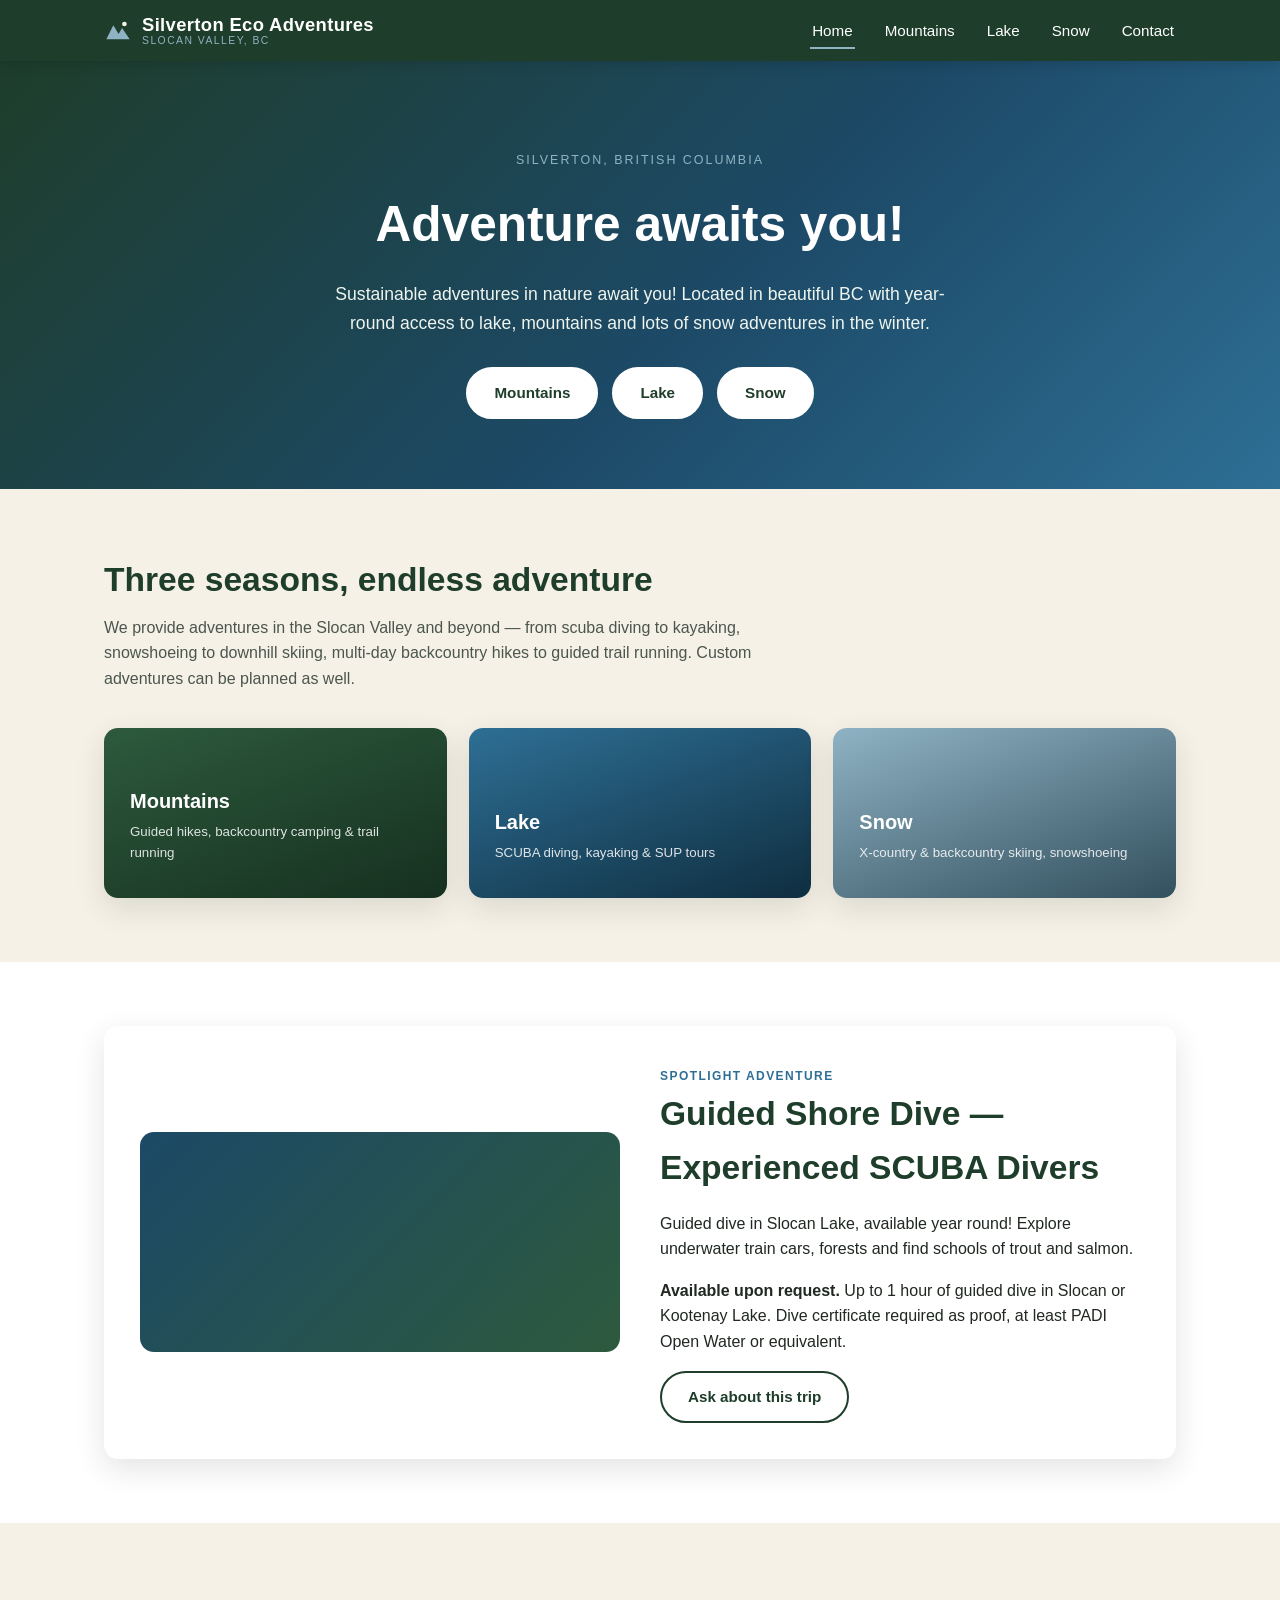
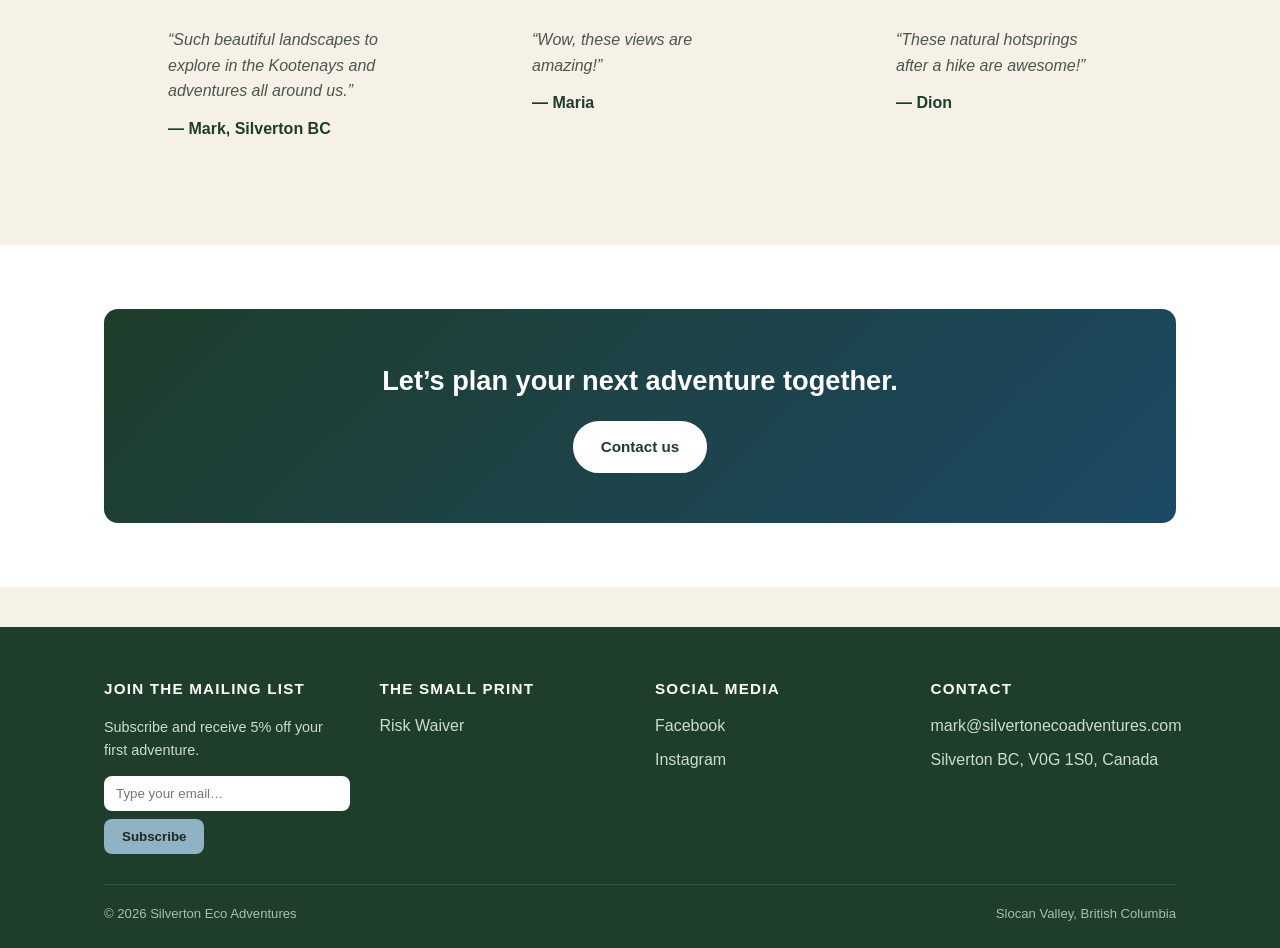
==== index.html @ 3d407491 "Add files via upload" ====
<!DOCTYPE html>
<html lang="en">
<head>
<meta charset="UTF-8">
<meta name="viewport" content="width=device-width, initial-scale=1.0">
<title>Silverton Eco Adventures | Guided Adventures in the Slocan Valley, BC</title>
<meta name="description" content="Sustainable adventures in nature await you! Guided hiking, kayaking, SCUBA diving, snowshoeing, backcountry skiing and custom trips in the Slocan Valley and Kootenays, BC.">
<link rel="stylesheet" href="style.css">
</head>
<body>

<header class="site-header">
  <div class="nav-wrap">
    <a class="logo" href="index.html">
      <svg width="28" height="28" viewBox="0 0 24 24" fill="none" xmlns="http://www.w3.org/2000/svg" aria-hidden="true">
        <path d="M2 19L8 7L12.5 14.5L15.5 9.5L22 19H2Z" fill="#8fb3c4"/>
        <circle cx="17.5" cy="6" r="2" fill="#f6f1e7"/>
      </svg>
      <span class="logo-text-wrap">
        Silverton Eco Adventures
        <span class="logo-sub">Slocan Valley, BC</span>
      </span>
    </a>
    <button class="nav-toggle" aria-label="Toggle navigation">
      <span></span><span></span><span></span>
    </button>
    <nav class="main-nav">
      <ul>
        <li><a href="index.html" class="active">Home</a></li>
        <li><a href="mountains.html">Mountains</a></li>
        <li><a href="lake.html">Lake</a></li>
        <li><a href="snow.html">Snow</a></li>
        <li><a href="contact.html">Contact</a></li>
      </ul>
    </nav>
  </div>
</header>

<section class="hero hero-home">
  <span class="hero-eyebrow">Silverton, British Columbia</span>
  <h1>Adventure awaits you!</h1>
  <p>Sustainable adventures in nature await you! Located in beautiful BC with year-round access to lake, mountains and lots of snow adventures in the winter.</p>
  <div class="hero-links">
    <a class="btn btn-solid" href="mountains.html">Mountains</a>
    <a class="btn btn-solid" href="lake.html">Lake</a>
    <a class="btn btn-solid" href="snow.html">Snow</a>
  </div>
</section>

<section>
  <div class="container">
    <h2 class="section-title">Three seasons, endless adventure</h2>
    <p class="section-lede">We provide adventures in the Slocan Valley and beyond &mdash; from scuba diving to kayaking, snowshoeing to downhill skiing, multi-day backcountry hikes to guided trail running. Custom adventures can be planned as well.</p>
    <div class="tile-grid">
      <a class="tile tile-mountains" href="mountains.html">
        <span>Mountains</span>
        <small>Guided hikes, backcountry camping &amp; trail running</small>
      </a>
      <a class="tile tile-lake" href="lake.html">
        <span>Lake</span>
        <small>SCUBA diving, kayaking &amp; SUP tours</small>
      </a>
      <a class="tile tile-snow" href="snow.html">
        <span>Snow</span>
        <small>X-country &amp; backcountry skiing, snowshoeing</small>
      </a>
    </div>
  </div>
</section>

<section class="section-alt">
  <div class="container">
    <div class="spotlight">
      <div class="spotlight-media" role="img" aria-label="Guided shore dive in Slocan Lake"></div>
      <div>
        <span class="spotlight-tag">Spotlight Adventure</span>
        <h2 class="section-title">Guided Shore Dive &mdash; Experienced SCUBA Divers</h2>
        <p>Guided dive in Slocan Lake, available year round! Explore underwater train cars, forests and find schools of trout and salmon.</p>
        <p><strong>Available upon request.</strong> Up to 1 hour of guided dive in Slocan or Kootenay Lake. Dive certificate required as proof, at least PADI Open Water or equivalent.</p>
        <a class="btn btn-outline" style="border-color:var(--forest); color:var(--forest);" href="contact.html">Ask about this trip</a>
      </div>
    </div>
  </div>
</section>

<section>
  <div class="container">
    <div class="testimonial-grid">
      <blockquote class="testimonial">
        &ldquo;Such beautiful landscapes to explore in the Kootenays and adventures all around us.&rdquo;
        <cite>&mdash; Mark, Silverton BC</cite>
      </blockquote>
      <blockquote class="testimonial">
        &ldquo;Wow, these views are amazing!&rdquo;
        <cite>&mdash; Maria</cite>
      </blockquote>
      <blockquote class="testimonial">
        &ldquo;These natural hotsprings after a hike are awesome!&rdquo;
        <cite>&mdash; Dion</cite>
      </blockquote>
    </div>
  </div>
</section>

<section class="section-alt">
  <div class="container">
    <div class="cta-band">
      <h2>Let&rsquo;s plan your next adventure together.</h2>
      <a class="btn btn-solid" href="contact.html">Contact us</a>
    </div>
  </div>
</section>

<footer class="site-footer">
  <div class="container">
    <div class="footer-grid">
      <div>
        <h4>Join the Mailing List</h4>
        <p style="color:#cddccd; font-size:0.9rem;">Subscribe and receive 5% off your first adventure.</p>
        <form class="newsletter-form">
          <input type="email" placeholder="Type your email&hellip;" required aria-label="Email address">
          <button type="submit">Subscribe</button>
        </form>
      </div>
      <div>
        <h4>The Small Print</h4>
        <a href="contact.html">Risk Waiver</a>
      </div>
      <div>
        <h4>Social Media</h4>
        <a href="https://www.facebook.com/profile.php?id=100090666763214" target="_blank" rel="noopener">Facebook</a>
        <a href="https://www.instagram.com/silvertonecoadventures/" target="_blank" rel="noopener">Instagram</a>
      </div>
      <div>
        <h4>Contact</h4>
        <a href="mailto:mark@silvertonecoadventures.com">mark@silvertonecoadventures.com</a>
        <a href="contact.html">Silverton BC, V0G 1S0, Canada</a>
      </div>
    </div>
    <div class="footer-bottom">
      <span>&copy; <span id="year"></span> Silverton Eco Adventures</span>
      <span>Slocan Valley, British Columbia</span>
    </div>
  </div>
</footer>

<script src="main.js"></script>
<script>document.getElementById("year").textContent = new Date().getFullYear();</script>

<!-- Matomo -->
<script>
  var _paq = window._paq = window._paq || [];
  _paq.push(['trackPageView']);
  _paq.push(['enableLinkTracking']);
  (function() {
    var u="//YOUR_MATOMO_URL/";
    _paq.push(['setTrackerUrl', u+'matomo.php']);
    _paq.push(['setSiteId', 'YOUR_SITE_ID']);
    var d=document, g=d.createElement('script'), s=d.getElementsByTagName('script')[0];
    g.async=true; g.src=u+'matomo.js'; s.parentNode.insertBefore(g,s);
  })();
</script>
<!-- End Matomo Code -->

</body>
</html>
---- style.css ----
:root {
  --forest: #1e3d2a;
  --forest-light: #2d5a3d;
  --lake: #1c4966;
  --lake-light: #2e6f95;
  --snow: #4a6a7a;
  --snow-light: #8fb3c4;
  --cream: #f6f1e7;
  --ink: #202821;
  --ink-soft: #4b564d;
  --white: #ffffff;
  --radius: 14px;
  --max-width: 1120px;
  --shadow: 0 10px 30px rgba(20, 30, 20, 0.12);
}

* { box-sizing: border-box; }

html { scroll-behavior: smooth; }

body {
  margin: 0;
  font-family: "Segoe UI", "Helvetica Neue", Arial, sans-serif;
  color: var(--ink);
  background: var(--cream);
  line-height: 1.6;
}

img { max-width: 100%; display: block; }

a { color: inherit; text-decoration: none; }

.container {
  max-width: var(--max-width);
  margin: 0 auto;
  padding: 0 24px;
}

/* ---------- Header / Nav ---------- */
.site-header {
  position: sticky;
  top: 0;
  z-index: 100;
  background: var(--forest);
  box-shadow: 0 2px 12px rgba(0,0,0,0.15);
}

.nav-wrap {
  display: flex;
  align-items: center;
  justify-content: space-between;
  padding: 14px 24px;
  max-width: var(--max-width);
  margin: 0 auto;
  position: relative;
}

.logo {
  display: flex;
  align-items: center;
  gap: 10px;
  color: var(--white);
  font-weight: 700;
  font-size: 1.15rem;
  letter-spacing: 0.02em;
}

.logo svg { flex-shrink: 0; }

.logo-text-wrap { display: flex; flex-direction: column; line-height: 1.15; }

.logo-sub {
  font-weight: 400;
  font-size: 0.65rem;
  letter-spacing: 0.14em;
  text-transform: uppercase;
  color: var(--snow-light);
}

.nav-toggle {
  display: none;
  background: none;
  border: none;
  cursor: pointer;
  padding: 6px;
}

.nav-toggle span {
  display: block;
  width: 26px;
  height: 2px;
  background: var(--white);
  margin: 5px 0;
  transition: 0.2s;
}

.main-nav ul {
  list-style: none;
  display: flex;
  gap: 28px;
  margin: 0;
  padding: 0;
}

.main-nav a {
  color: var(--white);
  font-weight: 500;
  font-size: 0.95rem;
  padding: 8px 2px;
  border-bottom: 2px solid transparent;
  transition: border-color 0.2s, opacity 0.2s;
}

.main-nav a:hover,
.main-nav a.active {
  border-bottom-color: var(--snow-light);
}

/* ---------- Hero ---------- */
.hero {
  color: var(--white);
  padding: 90px 24px 70px;
  text-align: center;
}

.hero-home { background: linear-gradient(135deg, var(--forest) 0%, var(--lake) 55%, var(--lake-light) 100%); }
.hero-mountains { background: linear-gradient(135deg, #16301f 0%, var(--forest-light) 60%, #4c7a52 100%); }
.hero-lake { background: linear-gradient(135deg, #0f2e40 0%, var(--lake) 55%, var(--lake-light) 100%); }
.hero-snow { background: linear-gradient(135deg, #33505e 0%, var(--snow) 55%, var(--snow-light) 100%); }
.hero-contact { background: linear-gradient(135deg, var(--forest) 0%, var(--lake) 100%); }

.hero h1 {
  font-size: clamp(2rem, 4.5vw, 3.1rem);
  margin: 0 0 16px;
}

.hero p {
  max-width: 640px;
  margin: 0 auto;
  font-size: 1.1rem;
  color: #eef4ee;
}

.hero-eyebrow {
  text-transform: uppercase;
  letter-spacing: 0.16em;
  font-size: 0.78rem;
  color: var(--snow-light);
  margin-bottom: 14px;
  display: block;
}

.hero-links {
  margin-top: 30px;
  display: flex;
  gap: 14px;
  justify-content: center;
  flex-wrap: wrap;
}

.btn {
  display: inline-block;
  padding: 12px 26px;
  border-radius: 999px;
  font-weight: 600;
  font-size: 0.95rem;
  border: 2px solid var(--white);
  transition: background 0.2s, color 0.2s;
  cursor: pointer;
}

.btn-solid {
  background: var(--white);
  color: var(--forest);
}

.btn-solid:hover { background: var(--cream); }

.btn-outline {
  background: transparent;
  color: var(--white);
}

.btn-outline:hover { background: rgba(255,255,255,0.15); }

/* ---------- Sections ---------- */
section { padding: 64px 0; }

.section-title {
  font-size: clamp(1.5rem, 3vw, 2.1rem);
  margin: 0 0 8px;
  color: var(--forest);
}

.section-lede {
  color: var(--ink-soft);
  max-width: 680px;
  margin: 0 0 36px;
}

.section-alt { background: var(--white); }

/* ---------- Cards ---------- */
.card-grid {
  display: grid;
  grid-template-columns: repeat(auto-fit, minmax(230px, 1fr));
  gap: 22px;
}

.card {
  background: var(--white);
  border-radius: var(--radius);
  padding: 26px 24px;
  box-shadow: var(--shadow);
  border-top: 4px solid var(--forest-light);
}

.card.lake-accent { border-top-color: var(--lake-light); }
.card.snow-accent { border-top-color: var(--snow); }

.card h3 {
  margin: 0 0 10px;
  color: var(--ink);
  font-size: 1.08rem;
}

.card p { margin: 0; color: var(--ink-soft); font-size: 0.95rem; }

/* ---------- Category tiles (home) ---------- */
.tile-grid {
  display: grid;
  grid-template-columns: repeat(auto-fit, minmax(240px, 1fr));
  gap: 22px;
}

.tile {
  border-radius: var(--radius);
  padding: 34px 26px;
  color: var(--white);
  box-shadow: var(--shadow);
  min-height: 170px;
  display: flex;
  flex-direction: column;
  justify-content: flex-end;
  transition: transform 0.2s;
}

.tile:hover { transform: translateY(-4px); }

.tile-mountains { background: linear-gradient(160deg, var(--forest-light), #16301f); }
.tile-lake { background: linear-gradient(160deg, var(--lake-light), #0f2e40); }
.tile-snow { background: linear-gradient(160deg, var(--snow-light), #33505e); }

.tile span { font-weight: 700; font-size: 1.25rem; }
.tile small { opacity: 0.85; margin-top: 4px; display: block; }

/* ---------- Spotlight ---------- */
.spotlight {
  display: grid;
  grid-template-columns: 1fr 1fr;
  gap: 40px;
  align-items: center;
  background: var(--white);
  border-radius: var(--radius);
  padding: 36px;
  box-shadow: var(--shadow);
}

.spotlight-media {
  border-radius: var(--radius);
  min-height: 220px;
  background: linear-gradient(135deg, var(--lake), var(--forest-light));
}

.spotlight-tag {
  text-transform: uppercase;
  letter-spacing: 0.12em;
  font-size: 0.75rem;
  color: var(--lake-light);
  font-weight: 700;
}

/* ---------- Testimonials ---------- */
.testimonial-grid {
  display: grid;
  grid-template-columns: repeat(auto-fit, minmax(220px, 1fr));
  gap: 20px;
}

.testimonial {
  background: var(--cream);
  border-radius: var(--radius);
  padding: 24px;
  font-style: italic;
  color: var(--ink-soft);
}

.testimonial cite {
  display: block;
  margin-top: 12px;
  font-style: normal;
  font-weight: 600;
  color: var(--forest);
}

/* ---------- CTA band ---------- */
.cta-band {
  background: linear-gradient(135deg, var(--forest), var(--lake));
  color: var(--white);
  text-align: center;
  border-radius: var(--radius);
  padding: 50px 30px;
}

.cta-band h2 { margin: 0 0 18px; font-size: 1.7rem; }

/* ---------- Contact ---------- */
.contact-grid {
  display: grid;
  grid-template-columns: 1.1fr 0.9fr;
  gap: 40px;
}

.contact-form {
  display: grid;
  gap: 14px;
}

.contact-form label {
  font-weight: 600;
  font-size: 0.9rem;
  display: block;
  margin-bottom: 6px;
}

.contact-form input,
.contact-form textarea {
  width: 100%;
  padding: 12px 14px;
  border-radius: 8px;
  border: 1px solid #d7d2c4;
  font-family: inherit;
  font-size: 0.95rem;
}

.contact-form textarea { min-height: 130px; resize: vertical; }

.contact-info {
  background: var(--white);
  border-radius: var(--radius);
  padding: 28px;
  box-shadow: var(--shadow);
  height: fit-content;
}

.contact-info h3 { margin-top: 0; color: var(--forest); }

.form-note {
  font-size: 0.85rem;
  color: var(--ink-soft);
  margin-top: 6px;
}

/* ---------- Footer ---------- */
.site-footer {
  background: var(--forest);
  color: #d9e6da;
  padding: 50px 0 24px;
  margin-top: 40px;
}

.footer-grid {
  display: grid;
  grid-template-columns: repeat(auto-fit, minmax(200px, 1fr));
  gap: 30px;
  margin-bottom: 30px;
}

.footer-grid h4 {
  color: var(--white);
  margin: 0 0 12px;
  font-size: 0.95rem;
  text-transform: uppercase;
  letter-spacing: 0.08em;
}

.footer-grid a { display: block; margin-bottom: 8px; color: #cddccd; }
.footer-grid a:hover { color: var(--white); }

.newsletter-form {
  display: flex;
  gap: 8px;
  flex-wrap: wrap;
}

.newsletter-form input {
  flex: 1;
  min-width: 160px;
  padding: 10px 12px;
  border-radius: 8px;
  border: none;
}

.newsletter-form button {
  padding: 10px 18px;
  border-radius: 8px;
  border: none;
  background: var(--snow-light);
  color: var(--ink);
  font-weight: 600;
  cursor: pointer;
}

.footer-bottom {
  border-top: 1px solid rgba(255,255,255,0.12);
  padding-top: 18px;
  font-size: 0.82rem;
  display: flex;
  justify-content: space-between;
  flex-wrap: wrap;
  gap: 10px;
  color: #a9bfaa;
}

/* ---------- Responsive ---------- */
@media (max-width: 800px) {
  .spotlight, .contact-grid { grid-template-columns: 1fr; }
}

@media (max-width: 720px) {
  .nav-toggle { display: block; }
  .main-nav {
    display: none;
    width: 100%;
    background: var(--forest);
    position: absolute;
    top: 100%;
    left: 0;
    padding: 10px 24px 20px;
  }
  .main-nav.open { display: block; }
  .main-nav ul {
    flex-direction: column;
    gap: 4px;
  }
  .main-nav a { display: block; padding: 10px 0; }
}
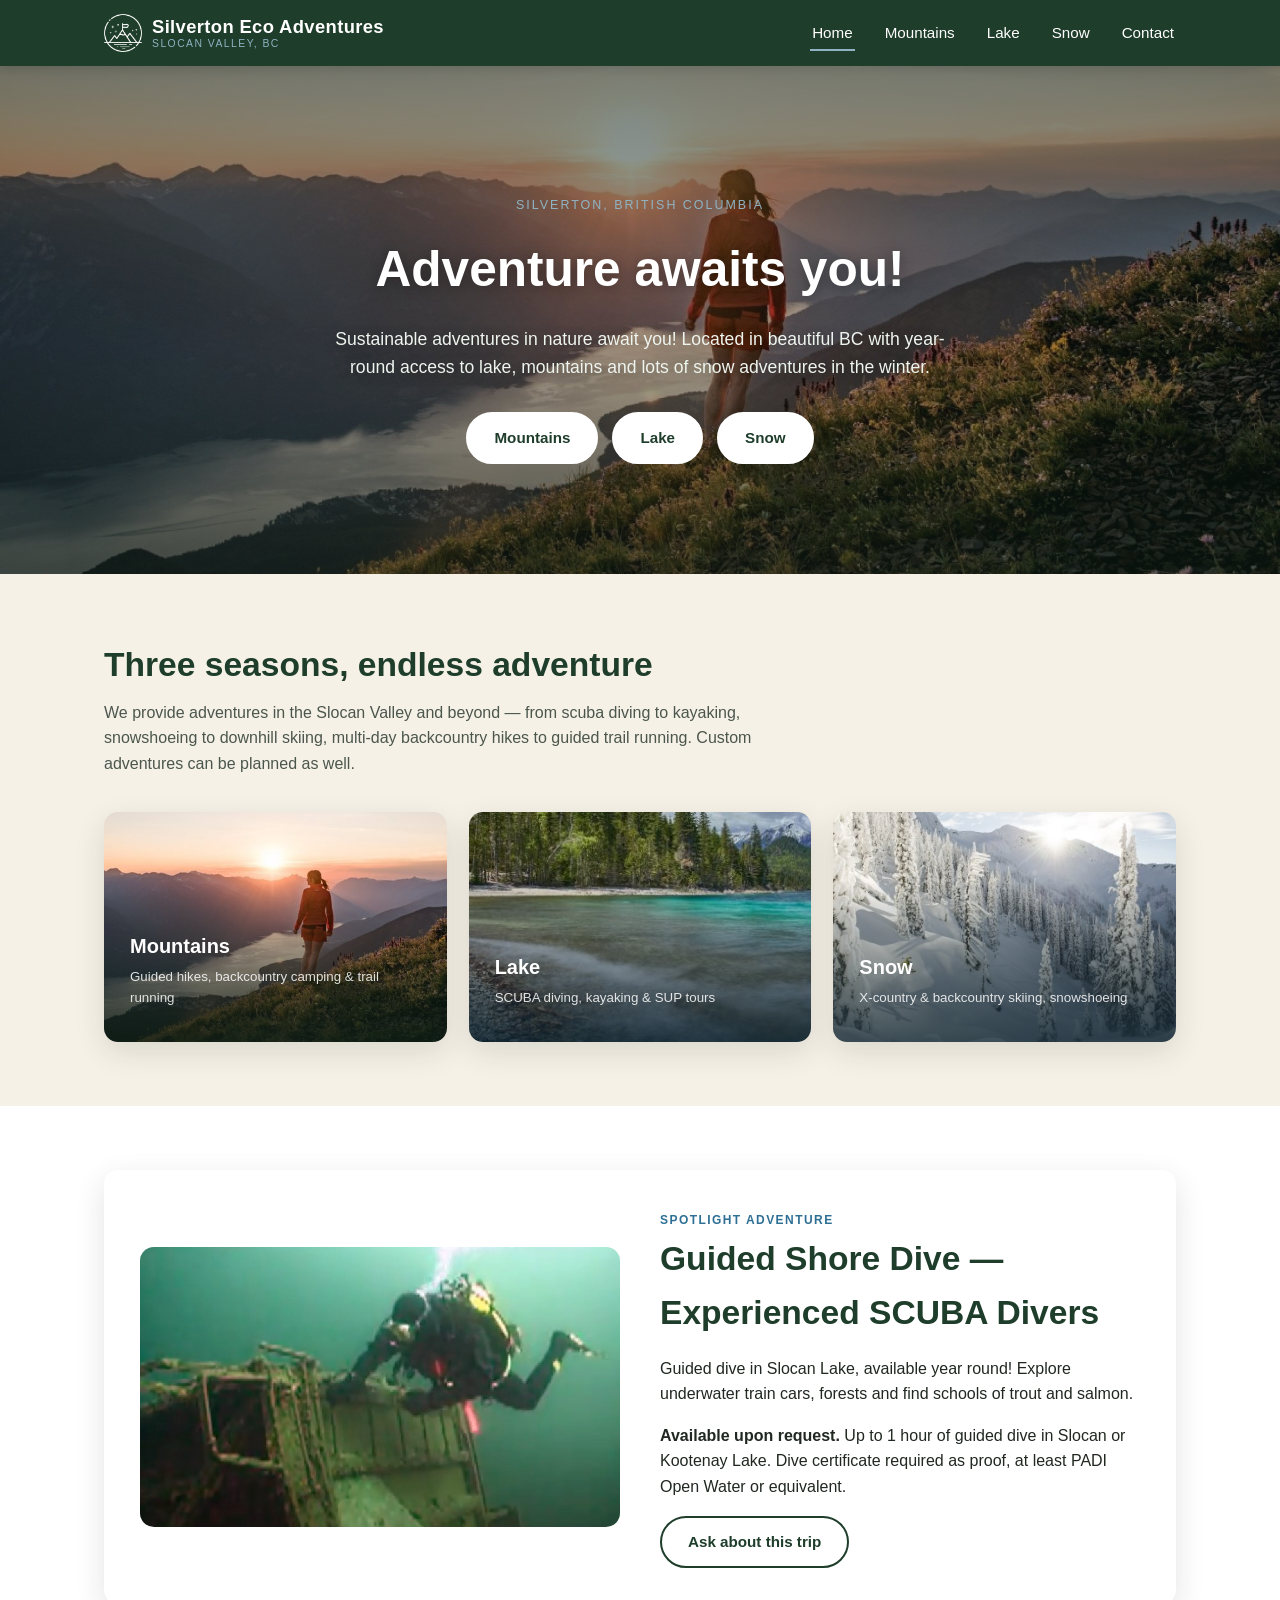
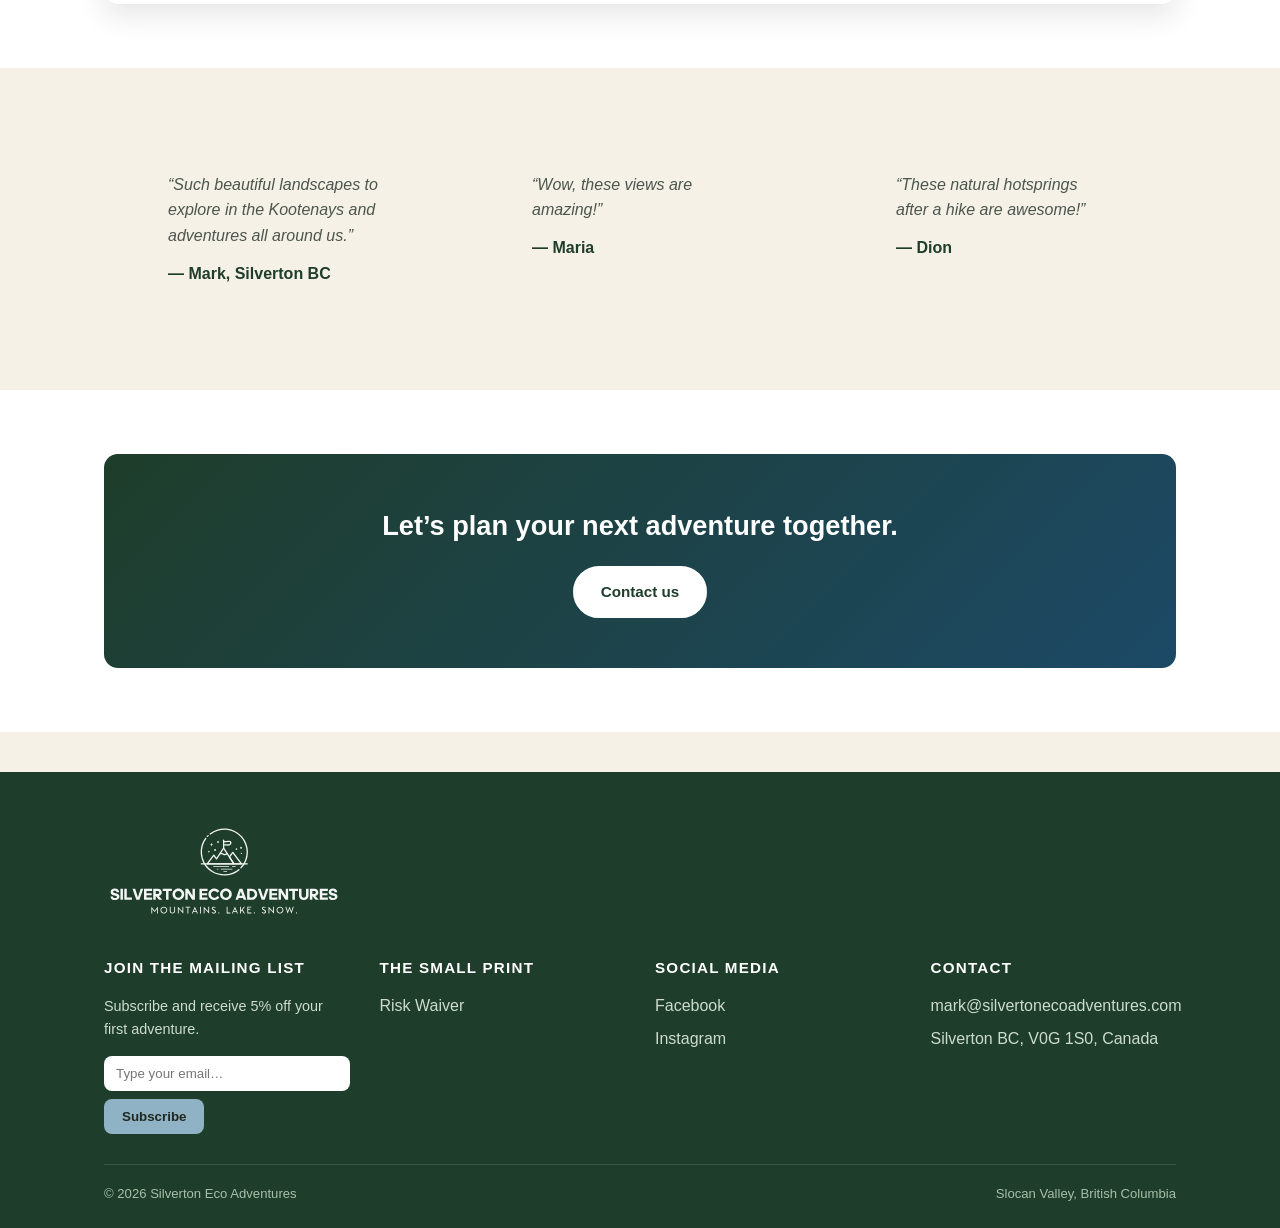
==== commit 5d6ac365: "Add real photos, logo and favicon to all pages - Hero photos on every page, photo tiles on home, box" ====
--- a/index.html
+++ b/index.html
@@ -6,16 +6,15 @@
 <title>Silverton Eco Adventures | Guided Adventures in the Slocan Valley, BC</title>
 <meta name="description" content="Sustainable adventures in nature await you! Guided hiking, kayaking, SCUBA diving, snowshoeing, backcountry skiing and custom trips in the Slocan Valley and Kootenays, BC.">
 <link rel="stylesheet" href="style.css">
+<link rel="icon" type="image/png" href="images/favicon.png">
+<meta property="og:image" content="https://silvertonecoadventures.com/images/dive-boxcar.jpg">
 </head>
 <body>
 
 <header class="site-header">
   <div class="nav-wrap">
     <a class="logo" href="index.html">
-      <svg width="28" height="28" viewBox="0 0 24 24" fill="none" xmlns="http://www.w3.org/2000/svg" aria-hidden="true">
-        <path d="M2 19L8 7L12.5 14.5L15.5 9.5L22 19H2Z" fill="#8fb3c4"/>
-        <circle cx="17.5" cy="6" r="2" fill="#f6f1e7"/>
-      </svg>
+      <img src="images/logo-icon-white.png" alt="" width="38" height="38">
       <span class="logo-text-wrap">
         Silverton Eco Adventures
         <span class="logo-sub">Slocan Valley, BC</span>
@@ -113,6 +112,7 @@
 
 <footer class="site-footer">
   <div class="container">
+    <img class="footer-logo" src="images/logo-white.svg" alt="Silverton Eco Adventures &mdash; Mountains. Lake. Snow." width="240" height="98">
     <div class="footer-grid">
       <div>
         <h4>Join the Mailing List</h4>
--- a/style.css
+++ b/style.css
@@ -65,7 +65,7 @@
   letter-spacing: 0.02em;
 }
 
-.logo svg { flex-shrink: 0; }
+.logo img { flex-shrink: 0; width: 38px; height: 38px; }
 
 .logo-text-wrap { display: flex; flex-direction: column; line-height: 1.15; }
 
@@ -123,11 +123,13 @@
   text-align: center;
 }
 
-.hero-home { background: linear-gradient(135deg, var(--forest) 0%, var(--lake) 55%, var(--lake-light) 100%); }
-.hero-mountains { background: linear-gradient(135deg, #16301f 0%, var(--forest-light) 60%, #4c7a52 100%); }
-.hero-lake { background: linear-gradient(135deg, #0f2e40 0%, var(--lake) 55%, var(--lake-light) 100%); }
-.hero-snow { background: linear-gradient(135deg, #33505e 0%, var(--snow) 55%, var(--snow-light) 100%); }
-.hero-contact { background: linear-gradient(135deg, var(--forest) 0%, var(--lake) 100%); }
+.hero { position: relative; background-size: cover; background-position: center; padding: 130px 24px 110px; }
+.hero h1, .hero p { text-shadow: 0 2px 14px rgba(0, 0, 0, 0.35); }
+.hero-home { background-image: linear-gradient(180deg, rgba(14, 30, 22, 0.55), rgba(14, 30, 22, 0.35) 55%, rgba(14, 30, 22, 0.6)), url("images/hero-home.jpg"); background-position: center 60%; }
+.hero-mountains { background-image: linear-gradient(180deg, rgba(14, 30, 22, 0.5), rgba(14, 30, 22, 0.3) 55%, rgba(14, 30, 22, 0.55)), url("images/hero-mountains.jpg"); background-position: center 45%; }
+.hero-lake { background-image: linear-gradient(180deg, rgba(10, 34, 48, 0.55), rgba(10, 34, 48, 0.35) 55%, rgba(10, 34, 48, 0.6)), url("images/hero-lake.jpg"); }
+.hero-snow { background-image: linear-gradient(180deg, rgba(30, 50, 62, 0.6), rgba(30, 50, 62, 0.4) 55%, rgba(30, 50, 62, 0.65)), url("images/hero-snow.jpg"); background-position: center 40%; }
+.hero-contact { background-image: linear-gradient(180deg, rgba(14, 30, 22, 0.6), rgba(14, 30, 22, 0.45)), url("images/hero-home.jpg"); background-position: center 70%; }
 
 .hero h1 {
   font-size: clamp(2rem, 4.5vw, 3.1rem);
@@ -247,9 +249,10 @@
 
 .tile:hover { transform: translateY(-4px); }
 
-.tile-mountains { background: linear-gradient(160deg, var(--forest-light), #16301f); }
-.tile-lake { background: linear-gradient(160deg, var(--lake-light), #0f2e40); }
-.tile-snow { background: linear-gradient(160deg, var(--snow-light), #33505e); }
+.tile { background-size: cover; background-position: center; min-height: 230px; }
+.tile-mountains { background-image: linear-gradient(180deg, rgba(0, 0, 0, 0) 30%, rgba(14, 30, 22, 0.85)), url("images/tile-mountains.jpg"); }
+.tile-lake { background-image: linear-gradient(180deg, rgba(0, 0, 0, 0) 30%, rgba(10, 34, 48, 0.85)), url("images/tile-lake.jpg"); }
+.tile-snow { background-image: linear-gradient(180deg, rgba(0, 0, 0, 0) 30%, rgba(30, 50, 62, 0.85)), url("images/tile-snow.jpg"); }
 
 .tile span { font-weight: 700; font-size: 1.25rem; }
 .tile small { opacity: 0.85; margin-top: 4px; display: block; }
@@ -268,8 +271,8 @@
 
 .spotlight-media {
   border-radius: var(--radius);
-  min-height: 220px;
-  background: linear-gradient(135deg, var(--lake), var(--forest-light));
+  min-height: 280px;
+  background: #0f2e40 url("images/dive-boxcar.jpg") center / cover no-repeat;
 }
 
 .spotlight-tag {
@@ -445,3 +448,6 @@
   }
   .main-nav a { display: block; padding: 10px 0; }
 }
+
+/* ---------- Footer logo ---------- */
+.footer-logo { width: 240px; height: auto; margin: 0 0 36px; opacity: 0.95; }
